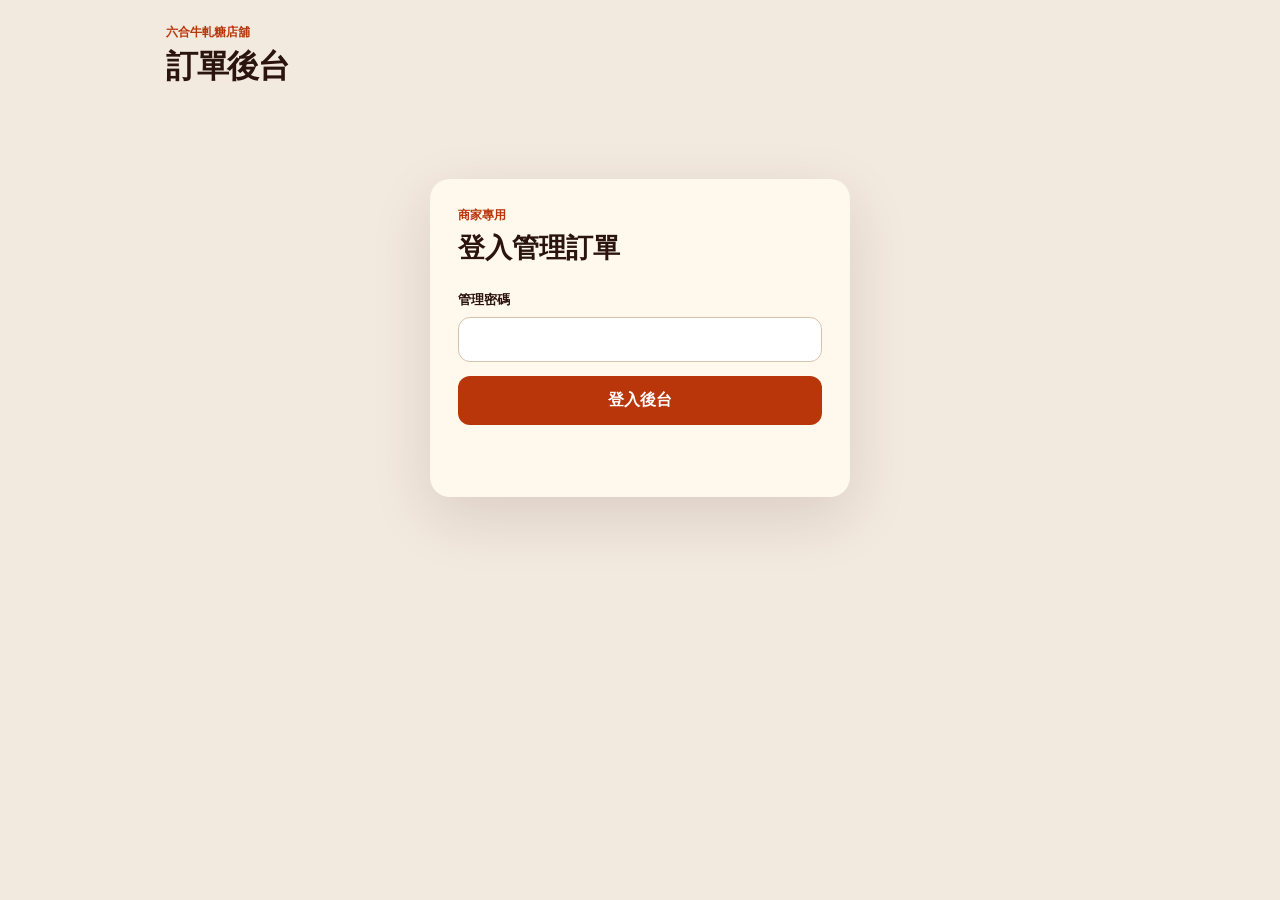
==== admin.html @ 8c7f5490 "Add files via upload" ====
<!doctype html><html lang="zh-Hant"><head><meta charset="UTF-8"><meta name="viewport" content="width=device-width,initial-scale=1,maximum-scale=1,user-scalable=no,viewport-fit=cover"><meta name="theme-color" content="#fff8ed"><title>六合牛軋糖｜訂單後台</title><link rel="stylesheet" href="./admin.css"></head><body>
<main class="admin-shell"><header class="admin-head"><div><p>六合牛軋糖店舖</p><h1>訂單後台</h1></div><button id="logoutButton" class="text-button" hidden>登出</button></header>
<section id="loginPanel" class="login-panel"><p>商家專用</p><h2>登入管理訂單</h2><form id="loginForm"><label>管理密碼<input name="pin" type="password" inputmode="numeric" autocomplete="current-password" required></label><button type="submit">登入後台</button><p id="loginError" class="error" role="alert"></p></form></section>
<section id="dashboard" hidden><div id="stats" class="stats"></div><nav class="filters" aria-label="訂單篩選"><button data-filter="waiting" data-active="true">等待出貨</button><button data-filter="shipped">已出貨</button><button data-filter="cancelled">已取消</button></nav><div class="toolbar"><p id="orderCount"></p><button id="refreshButton" class="text-button">重新整理</button></div><div id="orders" class="orders"></div></section>
</main><div id="toast" class="toast" role="status" hidden></div><script src="./config.js"></script><script type="module" src="./admin.js"></script></body></html>
---- admin.css ----
:root{--orange:#b9360b;--cream:#fff8ed;--ink:#2a140d;--muted:#805845;--line:#ead8c7;font-family:"Noto Sans TC","PingFang TC","Microsoft JhengHei",sans-serif;color:var(--ink);background:#f2e9df}*{box-sizing:border-box}body{margin:0}button,input{font:inherit;touch-action:manipulation}.admin-shell{width:min(100%,980px);min-height:100dvh;margin:auto;padding:24px 16px 80px}.admin-head{display:flex;justify-content:space-between;align-items:end;margin-bottom:24px}.admin-head p{margin:0;color:var(--orange);font-size:12px;font-weight:800}.admin-head h1{margin:4px 0 0;font-size:32px;letter-spacing:-.04em}.login-panel{max-width:420px;margin:10dvh auto 0;padding:28px;border-radius:20px;background:var(--cream);box-shadow:0 20px 60px rgba(66,34,19,.13)}.login-panel>p{margin:0;color:var(--orange);font-size:12px;font-weight:900}.login-panel h2{margin:6px 0 24px;font-size:27px}.login-panel label{font-size:13px;font-weight:800}.login-panel input{display:block;width:100%;margin:8px 0 14px;padding:14px;border:1px solid #d9c2ad;border-radius:12px;background:#fff}.login-panel button,.action-primary{width:100%;padding:14px;border:0;border-radius:12px;background:var(--orange);color:#fff;font-weight:900}.error{min-height:20px;color:#a61e16;font-size:12px}.text-button{padding:8px;border:0;background:transparent;color:var(--orange);font-weight:800}.stats{display:grid;grid-template-columns:repeat(3,1fr);gap:8px}.stat{padding:15px;border-radius:14px;background:var(--cream)}.stat span,.stat strong{display:block}.stat span{font-size:11px;color:var(--muted)}.stat strong{margin-top:5px;font-size:22px;font-variant-numeric:tabular-nums}.filters{display:grid;grid-template-columns:repeat(3,1fr);gap:7px;margin:18px 0}.filters button{min-height:44px;border:1px solid #d9c2ad;border-radius:11px;background:var(--cream);font-weight:800}.filters button[data-active="true"]{border-color:var(--orange);background:var(--orange);color:#fff}.toolbar{display:flex;justify-content:space-between;align-items:center}.toolbar p{font-size:13px;color:var(--muted)}.orders{display:grid;gap:12px}.order{padding:18px;border-radius:16px;background:var(--cream);border-left:4px solid var(--orange)}.order.shipped{border-left-color:#2e8b57}.order.cancelled{border-left-color:#a89b90;opacity:.78}.order-top{display:flex;justify-content:space-between;gap:12px}.order h2{margin:0;font-size:18px}.status{font-size:12px;font-weight:900;color:var(--orange)}.order-meta{display:flex;flex-wrap:wrap;gap:6px 16px;margin:8px 0 12px;color:var(--muted);font-size:12px}.customer{display:grid;grid-template-columns:1fr 1fr;gap:6px 14px;padding:12px 0;border-top:1px solid var(--line);border-bottom:1px solid var(--line);font-size:13px}.customer span:last-child{grid-column:1/-1}.items{margin:12px 0;font-size:14px;font-weight:800}.actions{display:grid;gap:8px}.ship-row{display:grid;grid-template-columns:1fr auto;gap:8px}.actions input{width:100%;min-width:0;padding:12px;border:1px solid #d9c2ad;border-radius:10px;background:#fff}.actions button{padding:12px 15px;border:0;border-radius:10px;font-weight:900}.ship-button{background:var(--orange);color:#fff}.cancel-row{display:grid;grid-template-columns:1fr auto;gap:8px}.cancel-button{border:1px solid #c9b4a2!important;background:transparent;color:#7d2a1d}.tracking{padding:12px;border-radius:10px;background:#f3eadf;font-size:13px}.tracking strong{font-variant-numeric:tabular-nums}.empty{padding:54px 20px;text-align:center;color:var(--muted)}.toast{position:fixed;left:50%;bottom:24px;transform:translateX(-50%);width:min(calc(100% - 32px),430px);padding:14px;border-radius:12px;background:#2a140d;color:#fff;text-align:center;font-size:13px}.toast.error-toast{background:#9d2215}@media(max-width:560px){.admin-shell{padding-top:calc(18px + env(safe-area-inset-top))}.stats{grid-template-columns:1fr 1fr}.stat:last-child{grid-column:1/-1}.customer{grid-template-columns:1fr}.customer span:last-child{grid-column:auto}.ship-row,.cancel-row{grid-template-columns:1fr}.actions button{width:100%}}[hidden]{display:none!important}
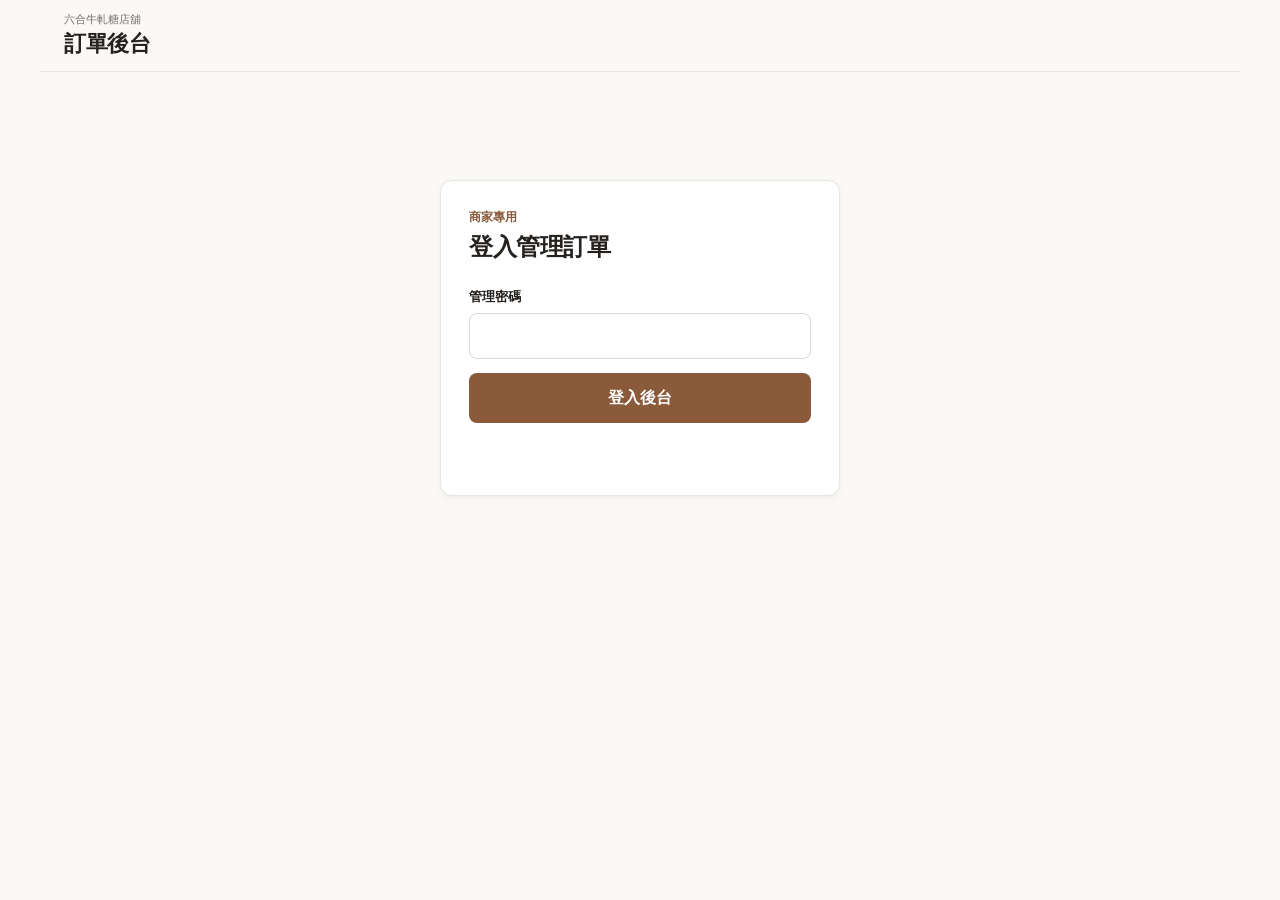
==== commit af7496e2: "Add files via upload" ====
--- a/admin.html
+++ b/admin.html
@@ -1,5 +1,44 @@
-<!doctype html><html lang="zh-Hant"><head><meta charset="UTF-8"><meta name="viewport" content="width=device-width,initial-scale=1,maximum-scale=1,user-scalable=no,viewport-fit=cover"><meta name="theme-color" content="#fff8ed"><title>六合牛軋糖｜訂單後台</title><link rel="stylesheet" href="./admin.css"></head><body>
-<main class="admin-shell"><header class="admin-head"><div><p>六合牛軋糖店舖</p><h1>訂單後台</h1></div><button id="logoutButton" class="text-button" hidden>登出</button></header>
-<section id="loginPanel" class="login-panel"><p>商家專用</p><h2>登入管理訂單</h2><form id="loginForm"><label>管理密碼<input name="pin" type="password" inputmode="numeric" autocomplete="current-password" required></label><button type="submit">登入後台</button><p id="loginError" class="error" role="alert"></p></form></section>
-<section id="dashboard" hidden><div id="stats" class="stats"></div><nav class="filters" aria-label="訂單篩選"><button data-filter="waiting" data-active="true">等待出貨</button><button data-filter="shipped">已出貨</button><button data-filter="cancelled">已取消</button></nav><div class="toolbar"><p id="orderCount"></p><button id="refreshButton" class="text-button">重新整理</button></div><div id="orders" class="orders"></div></section>
-</main><div id="toast" class="toast" role="status" hidden></div><script src="./config.js"></script><script type="module" src="./admin.js"></script></body></html>
+<!doctype html>
+<html lang="zh-Hant">
+<head>
+  <meta charset="UTF-8">
+  <meta name="viewport" content="width=device-width,initial-scale=1,maximum-scale=1,user-scalable=no,viewport-fit=cover">
+  <meta name="theme-color" content="#fff8ed">
+  <title>六合牛軋糖｜訂單後台</title>
+  <link rel="stylesheet" href="./admin.css">
+  <link rel="stylesheet" href="./admin-password.css"><link rel="stylesheet" href="./admin-v2.css">
+</head>
+<body>
+  <main class="admin-shell">
+    <header class="admin-head">
+      <div><p>六合牛軋糖店舖</p><h1>訂單後台</h1></div>
+      <div class="admin-head-actions">
+        <button id="passwordButton" class="text-button" hidden>修改密碼</button>
+        <button id="logoutButton" class="text-button" hidden>登出</button>
+      </div>
+    </header>
+    <section id="loginPanel" class="login-panel">
+      <p>商家專用</p><h2>登入管理訂單</h2>
+      <form id="loginForm"><label>管理密碼<input name="pin" type="password" inputmode="numeric" autocomplete="current-password" required></label><button type="submit">登入後台</button><p id="loginError" class="error" role="alert"></p></form>
+    </section>
+    <section id="dashboard" hidden>
+      <div id="stats" class="stats"></div>
+      <nav class="filters" aria-label="訂單篩選"><button data-filter="waiting" data-active="true">等待出貨</button><button data-filter="shipped">已出貨</button><button data-filter="cancelled">已取消</button></nav>
+      <div class="toolbar"><p id="orderCount"></p><button id="refreshButton" class="text-button">重新整理</button></div>
+      <div id="orders" class="orders"></div>
+    </section>
+  </main>
+  <div id="toast" class="toast" role="status" hidden></div>
+  <dialog id="passwordDialog" class="password-dialog">
+    <form id="passwordForm" method="dialog">
+      <div class="password-head"><div><p>帳號安全</p><h2>修改後台密碼</h2></div><button class="dialog-close" type="button" id="passwordClose" aria-label="關閉">×</button></div>
+      <label>目前密碼<input name="currentPin" type="password" inputmode="numeric" autocomplete="current-password" required></label>
+      <label>新密碼<input name="newPin" type="password" inputmode="numeric" autocomplete="new-password" minlength="4" maxlength="12" pattern="[0-9]{4,12}" required><small>請輸入 4 到 12 位數字</small></label>
+      <label>再次輸入新密碼<input name="confirmPin" type="password" inputmode="numeric" autocomplete="new-password" minlength="4" maxlength="12" pattern="[0-9]{4,12}" required></label>
+      <p id="passwordError" class="error" role="alert"></p>
+      <button class="password-submit" type="submit">確認修改密碼</button>
+    </form>
+  </dialog>
+  <script src="./config.js"></script><script type="module" src="./admin.js"></script>
+</body>
+</html>
--- a/admin-password.css
+++ b/admin-password.css
@@ -0,0 +1,2 @@
+.admin-head-actions{display:flex;align-items:center;gap:4px}.password-dialog{width:min(calc(100% - 28px),430px);padding:0;border:0;border-radius:20px;background:#fff8ed;color:#2a140d;box-shadow:0 24px 80px rgba(45,20,10,.28)}.password-dialog::backdrop{background:rgba(36,19,13,.58);backdrop-filter:blur(3px)}.password-dialog form{padding:24px}.password-head{display:flex;justify-content:space-between;align-items:flex-start;margin-bottom:20px}.password-head p{margin:0;color:#b9360b;font-size:12px;font-weight:900}.password-head h2{margin:4px 0 0;font-size:25px}.dialog-close{width:42px;height:42px;border:0;border-radius:50%;background:#f2e5d9;color:#2a140d;font-size:28px}.password-dialog label{display:block;margin:13px 0;font-size:13px;font-weight:800}.password-dialog input{display:block;width:100%;margin-top:7px;padding:14px;border:1px solid #d9c2ad;border-radius:12px;background:#fff}.password-dialog small{display:block;margin-top:6px;color:#805845;font-weight:500}.password-submit{width:100%;padding:14px;border:0;border-radius:12px;background:#b9360b;color:#fff;font-weight:900}
+.is-loading{display:flex!important;align-items:center!important;justify-content:center!important;gap:10px!important;cursor:wait!important;opacity:.82}.is-loading::before{content:"";width:17px;height:17px;flex:0 0 17px;border:3px solid rgba(255,255,255,.45);border-top-color:#fff;border-radius:50%;animation:admin-spin .7s linear infinite}@keyframes admin-spin{to{transform:rotate(360deg)}}button:disabled{cursor:not-allowed}.login-panel button:active,.password-submit:active{transform:scale(.985)}.tracking-edit{margin-top:8px}.tracking-edit small{display:block;color:#805845;font-size:11px;line-height:1.5}.tracking-edit-input{font-variant-numeric:tabular-nums}
--- a/admin-v2.css
+++ b/admin-v2.css
@@ -0,0 +1 @@
+:root{--bg:#faf9f7;--surface:#fff;--text:#24211e;--text-secondary:#77716b;--border:#e9e5df;--primary:#8a5a3b;--primary-hover:#74492f;--accent-soft:#f2e8de;--success:#3f7754;--warning:#b87925;--danger:#b84a44}body{background:var(--bg);color:var(--text)}.admin-shell{width:min(100%,1200px);padding:0 16px 64px}.admin-head{min-height:72px;margin:0 -16px 32px;padding:12px 16px;border-bottom:1px solid var(--border);align-items:center}.admin-head p{color:var(--text-secondary);font-size:11px;font-weight:500}.admin-head h1{margin-top:2px;font-size:22px;letter-spacing:-.02em}.admin-head-actions{gap:2px}.text-button{min-height:44px;padding:0 10px;border-radius:6px;color:var(--primary);font-size:13px;font-weight:600}.text-button:hover{background:var(--accent-soft)}.login-panel{max-width:400px;margin:12vh auto 0;padding:28px;border:1px solid var(--border);border-radius:12px;background:var(--surface);box-shadow:0 1px 3px rgba(45,34,27,.04),0 4px 12px rgba(45,34,27,.03)}.login-panel>p{color:var(--primary);font-weight:600}.login-panel h2{margin:5px 0 24px;font-size:24px;letter-spacing:-.02em}.login-panel label{font-size:13px;font-weight:600}.login-panel input{height:46px;margin:7px 0 14px;padding:0 12px;border-color:#ddd8d2;border-radius:8px}.login-panel input:focus,.actions input:focus,.password-dialog input:focus{outline:0;border-color:var(--primary);box-shadow:0 0 0 3px rgba(138,90,59,.09)}.login-panel button,.action-primary{min-height:50px;border-radius:8px;background:var(--primary);font-weight:600}.stats{grid-template-columns:repeat(3,1fr);gap:12px}.stat{padding:16px;border:1px solid var(--border);border-radius:10px;background:var(--surface)}.stat span{color:var(--text-secondary);font-size:12px}.stat strong{font-size:24px;font-weight:600}.filters{display:flex;gap:4px;margin:24px 0 16px;padding-bottom:8px;border-bottom:1px solid var(--border);overflow-x:auto}.filters button{flex:0 0 auto;min-height:42px;padding:0 16px;border:0;border-radius:6px;background:transparent;color:var(--text-secondary);font-size:14px;font-weight:600}.filters button[data-active="true"]{background:var(--accent-soft);color:var(--primary)}.toolbar{min-height:44px}.toolbar p{color:var(--text-secondary)}.orders{gap:12px}.order{padding:0;border:1px solid var(--border);border-left:3px solid var(--warning);border-radius:10px;background:var(--surface);overflow:hidden}.order.shipped{border-left-color:var(--success)}.order.cancelled{border-left-color:#9b938d;opacity:.72}.order-top{align-items:center;padding:16px 16px 0}.order h2{font-size:17px;font-variant-numeric:tabular-nums}.status{padding:5px 8px;border-radius:999px;background:#faf0df;color:#8a5b1e;font-size:11px;font-weight:600}.shipped .status{background:#edf4ef;color:var(--success)}.cancelled .status{background:#efedeb;color:#6f6862}.order-meta{margin:8px 16px 0;padding-bottom:14px;border-bottom:1px solid var(--border);color:var(--text-secondary)}.order-meta strong{margin-left:auto;color:var(--text);font-weight:600}.customer{grid-template-columns:1fr;padding:14px 16px;border:0;font-size:13px}.customer span{color:var(--text-secondary)}.customer a{color:var(--primary);font-weight:600}.items{margin:0;padding:14px 16px;border-top:1px solid var(--border);font-weight:600}.order>p:not(.items){margin:0;padding:0 16px 12px;color:var(--text-secondary);font-size:13px}.actions{padding:14px 16px 16px;border-top:1px solid var(--border)}.actions input{min-height:46px;padding:0 12px;border-color:#ddd8d2;border-radius:8px}.actions button{min-height:46px;border-radius:8px;font-weight:600}.ship-button{background:var(--primary)}.ship-button:hover{background:var(--primary-hover)}.cancel-button{border-color:var(--border)!important;color:var(--danger)}.tracking{margin:14px 16px 0;padding:12px;border-radius:8px;background:#f5f2ee}.empty{border:1px solid var(--border);border-radius:10px;background:#fff}.toast{border-radius:8px;background:var(--text)}.password-dialog{border-radius:12px;background:var(--surface)}.password-dialog form{padding:24px}.password-head h2{font-size:23px}.dialog-close{border-radius:6px;background:#f4f1ed}.password-dialog input{height:46px;border-radius:8px}.password-submit{min-height:50px;border-radius:8px;background:var(--primary);font-weight:600}@media(min-width:700px){.admin-shell{padding-left:24px;padding-right:24px}.admin-head{margin-left:-24px;margin-right:-24px;padding-left:24px;padding-right:24px}.customer{grid-template-columns:1fr 1fr}.customer span:last-child{grid-column:1/-1}.orders{grid-template-columns:repeat(2,minmax(0,1fr));align-items:start}}@media(max-width:560px){.admin-shell{padding-top:0}.admin-head{margin-bottom:24px}.admin-head h1{font-size:20px}.stats{grid-template-columns:repeat(3,1fr);gap:6px}.stat{padding:12px 10px}.stat span{font-size:10px}.stat strong{font-size:20px}.ship-row,.cancel-row{grid-template-columns:1fr}.order-meta strong{width:100%;margin-left:0}.password-dialog{width:calc(100% - 24px)}}
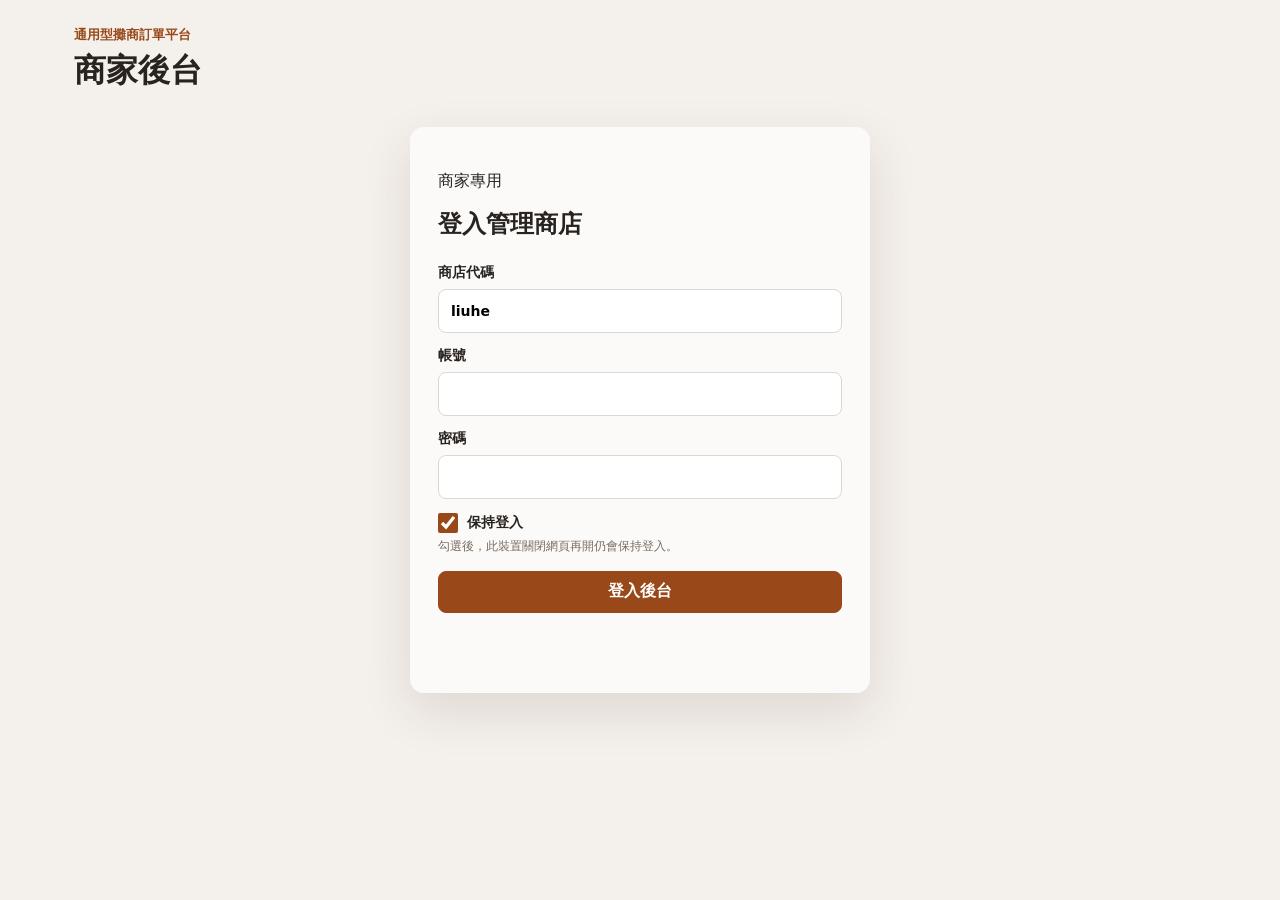
==== commit 4f0c6e4e: "Add files via upload" ====
--- a/admin.html
+++ b/admin.html
@@ -1,44 +1 @@
-<!doctype html>
-<html lang="zh-Hant">
-<head>
-  <meta charset="UTF-8">
-  <meta name="viewport" content="width=device-width,initial-scale=1,maximum-scale=1,user-scalable=no,viewport-fit=cover">
-  <meta name="theme-color" content="#fff8ed">
-  <title>六合牛軋糖｜訂單後台</title>
-  <link rel="stylesheet" href="./admin.css">
-  <link rel="stylesheet" href="./admin-password.css"><link rel="stylesheet" href="./admin-v2.css">
-</head>
-<body>
-  <main class="admin-shell">
-    <header class="admin-head">
-      <div><p>六合牛軋糖店舖</p><h1>訂單後台</h1></div>
-      <div class="admin-head-actions">
-        <button id="passwordButton" class="text-button" hidden>修改密碼</button>
-        <button id="logoutButton" class="text-button" hidden>登出</button>
-      </div>
-    </header>
-    <section id="loginPanel" class="login-panel">
-      <p>商家專用</p><h2>登入管理訂單</h2>
-      <form id="loginForm"><label>管理密碼<input name="pin" type="password" inputmode="numeric" autocomplete="current-password" required></label><button type="submit">登入後台</button><p id="loginError" class="error" role="alert"></p></form>
-    </section>
-    <section id="dashboard" hidden>
-      <div id="stats" class="stats"></div>
-      <nav class="filters" aria-label="訂單篩選"><button data-filter="waiting" data-active="true">等待出貨</button><button data-filter="shipped">已出貨</button><button data-filter="cancelled">已取消</button></nav>
-      <div class="toolbar"><p id="orderCount"></p><button id="refreshButton" class="text-button">重新整理</button></div>
-      <div id="orders" class="orders"></div>
-    </section>
-  </main>
-  <div id="toast" class="toast" role="status" hidden></div>
-  <dialog id="passwordDialog" class="password-dialog">
-    <form id="passwordForm" method="dialog">
-      <div class="password-head"><div><p>帳號安全</p><h2>修改後台密碼</h2></div><button class="dialog-close" type="button" id="passwordClose" aria-label="關閉">×</button></div>
-      <label>目前密碼<input name="currentPin" type="password" inputmode="numeric" autocomplete="current-password" required></label>
-      <label>新密碼<input name="newPin" type="password" inputmode="numeric" autocomplete="new-password" minlength="4" maxlength="12" pattern="[0-9]{4,12}" required><small>請輸入 4 到 12 位數字</small></label>
-      <label>再次輸入新密碼<input name="confirmPin" type="password" inputmode="numeric" autocomplete="new-password" minlength="4" maxlength="12" pattern="[0-9]{4,12}" required></label>
-      <p id="passwordError" class="error" role="alert"></p>
-      <button class="password-submit" type="submit">確認修改密碼</button>
-    </form>
-  </dialog>
-  <script src="./config.js"></script><script type="module" src="./admin.js"></script>
-</body>
-</html>
+<!doctype html><html lang="zh-Hant"><head><meta charset="utf-8"><meta name="viewport" content="width=device-width,initial-scale=1,viewport-fit=cover"><title>攤商訂單平台｜商家後台</title><link rel="stylesheet" href="./admin.css"></head><body><main class="shell"><header><div><small>通用型攤商訂單平台</small><h1 id="title">商家後台</h1></div><button id="logout" class="link" hidden>登出</button></header><section id="login" class="login"><form id="loginForm"><p>商家專用</p><h2>登入管理商店</h2><label>商店代碼<input name="shop" value="liuhe" required></label><label>帳號<input name="username" autocomplete="username" required></label><label>密碼<input name="password" type="password" autocomplete="current-password" required></label><label class="remember"><input name="remember" type="checkbox" checked><span>保持登入</span></label><p class="remember-note">勾選後，此裝置關閉網頁再開仍會保持登入。</p><button>登入後台</button><p id="loginError" class="error"></p></form></section><section id="app" hidden><nav><button data-tab="settings" class="active">商店設定</button><button data-tab="products">商品管理</button><button data-tab="discounts">優惠管理</button></nav><div id="settings" class="panel"></div><div id="products" class="panel" hidden></div><div id="discounts" class="panel" hidden></div></section></main><dialog id="editor"><form id="editorForm"><header><h2 id="editorTitle"></h2><button type="button" id="editorClose">×</button></header><div id="editorFields"></div><p id="editorError" class="error"></p><button class="primary">儲存</button></form></dialog><div id="toast" hidden></div><script src="./config.js"></script><script src="./admin.js"></script></body></html>
--- a/admin.css
+++ b/admin.css
@@ -1 +1,2 @@
-:root{--orange:#b9360b;--cream:#fff8ed;--ink:#2a140d;--muted:#805845;--line:#ead8c7;font-family:"Noto Sans TC","PingFang TC","Microsoft JhengHei",sans-serif;color:var(--ink);background:#f2e9df}*{box-sizing:border-box}body{margin:0}button,input{font:inherit;touch-action:manipulation}.admin-shell{width:min(100%,980px);min-height:100dvh;margin:auto;padding:24px 16px 80px}.admin-head{display:flex;justify-content:space-between;align-items:end;margin-bottom:24px}.admin-head p{margin:0;color:var(--orange);font-size:12px;font-weight:800}.admin-head h1{margin:4px 0 0;font-size:32px;letter-spacing:-.04em}.login-panel{max-width:420px;margin:10dvh auto 0;padding:28px;border-radius:20px;background:var(--cream);box-shadow:0 20px 60px rgba(66,34,19,.13)}.login-panel>p{margin:0;color:var(--orange);font-size:12px;font-weight:900}.login-panel h2{margin:6px 0 24px;font-size:27px}.login-panel label{font-size:13px;font-weight:800}.login-panel input{display:block;width:100%;margin:8px 0 14px;padding:14px;border:1px solid #d9c2ad;border-radius:12px;background:#fff}.login-panel button,.action-primary{width:100%;padding:14px;border:0;border-radius:12px;background:var(--orange);color:#fff;font-weight:900}.error{min-height:20px;color:#a61e16;font-size:12px}.text-button{padding:8px;border:0;background:transparent;color:var(--orange);font-weight:800}.stats{display:grid;grid-template-columns:repeat(3,1fr);gap:8px}.stat{padding:15px;border-radius:14px;background:var(--cream)}.stat span,.stat strong{display:block}.stat span{font-size:11px;color:var(--muted)}.stat strong{margin-top:5px;font-size:22px;font-variant-numeric:tabular-nums}.filters{display:grid;grid-template-columns:repeat(3,1fr);gap:7px;margin:18px 0}.filters button{min-height:44px;border:1px solid #d9c2ad;border-radius:11px;background:var(--cream);font-weight:800}.filters button[data-active="true"]{border-color:var(--orange);background:var(--orange);color:#fff}.toolbar{display:flex;justify-content:space-between;align-items:center}.toolbar p{font-size:13px;color:var(--muted)}.orders{display:grid;gap:12px}.order{padding:18px;border-radius:16px;background:var(--cream);border-left:4px solid var(--orange)}.order.shipped{border-left-color:#2e8b57}.order.cancelled{border-left-color:#a89b90;opacity:.78}.order-top{display:flex;justify-content:space-between;gap:12px}.order h2{margin:0;font-size:18px}.status{font-size:12px;font-weight:900;color:var(--orange)}.order-meta{display:flex;flex-wrap:wrap;gap:6px 16px;margin:8px 0 12px;color:var(--muted);font-size:12px}.customer{display:grid;grid-template-columns:1fr 1fr;gap:6px 14px;padding:12px 0;border-top:1px solid var(--line);border-bottom:1px solid var(--line);font-size:13px}.customer span:last-child{grid-column:1/-1}.items{margin:12px 0;font-size:14px;font-weight:800}.actions{display:grid;gap:8px}.ship-row{display:grid;grid-template-columns:1fr auto;gap:8px}.actions input{width:100%;min-width:0;padding:12px;border:1px solid #d9c2ad;border-radius:10px;background:#fff}.actions button{padding:12px 15px;border:0;border-radius:10px;font-weight:900}.ship-button{background:var(--orange);color:#fff}.cancel-row{display:grid;grid-template-columns:1fr auto;gap:8px}.cancel-button{border:1px solid #c9b4a2!important;background:transparent;color:#7d2a1d}.tracking{padding:12px;border-radius:10px;background:#f3eadf;font-size:13px}.tracking strong{font-variant-numeric:tabular-nums}.empty{padding:54px 20px;text-align:center;color:var(--muted)}.toast{position:fixed;left:50%;bottom:24px;transform:translateX(-50%);width:min(calc(100% - 32px),430px);padding:14px;border-radius:12px;background:#2a140d;color:#fff;text-align:center;font-size:13px}.toast.error-toast{background:#9d2215}@media(max-width:560px){.admin-shell{padding-top:calc(18px + env(safe-area-inset-top))}.stats{grid-template-columns:1fr 1fr}.stat:last-child{grid-column:1/-1}.customer{grid-template-columns:1fr}.customer span:last-child{grid-column:auto}.ship-row,.cancel-row{grid-template-columns:1fr}.actions button{width:100%}}[hidden]{display:none!important}
+:root{--ink:#29231f;--muted:#796c63;--line:#ded7d1;--paper:#fbfaf8;--accent:#994919;--soft:#f2ebe5;box-sizing:border-box;font-family:system-ui,-apple-system,"Noto Sans TC",sans-serif}*{box-sizing:inherit}body{margin:0;background:#f4f0eb;color:var(--ink)}button,input,textarea,select{font:inherit}.shell{width:min(1180px,100%);margin:auto;padding:24px}header{display:flex;align-items:center;justify-content:space-between;gap:16px}header small{color:var(--accent);font-weight:700}h1{margin:5px 0 24px;font-size:32px}.login{display:grid;place-items:center;min-height:65vh}.login form,dialog form{width:min(100%,460px);padding:28px;background:var(--paper);border-radius:14px;box-shadow:0 18px 50px rgba(68,45,32,.12)}h2{margin:4px 0 24px}label{display:block;margin:14px 0;font-size:14px;font-weight:700}input,textarea,select{width:100%;min-height:44px;margin-top:7px;padding:10px 12px;border:1px solid var(--line);border-radius:8px;background:#fff}textarea{min-height:90px;resize:vertical}button{min-height:42px;padding:9px 16px;border:1px solid var(--line);border-radius:8px;background:#fff;font-weight:700;cursor:pointer}.primary,.login form>button{width:100%;border-color:var(--accent);background:var(--accent);color:#fff}.link{border:0;background:transparent;color:var(--accent)}nav{display:flex;gap:4px;padding-bottom:18px;border-bottom:1px solid var(--line)}nav button{border:0;background:transparent;color:var(--muted)}nav .active{background:var(--accent);color:#fff}.panel{padding:28px 0}.section-head{display:flex;align-items:end;justify-content:space-between;gap:16px;margin-bottom:18px}.section-head h2{margin:0}.section-head p{margin:6px 0 0;color:var(--muted)}.card{padding:20px;margin-bottom:12px;border:1px solid var(--line);border-radius:12px;background:var(--paper)}.grid{display:grid;grid-template-columns:repeat(2,minmax(0,1fr));gap:0 16px}.switch{display:flex;align-items:center;gap:9px}.switch input{width:20px;min-height:auto;margin:0}.actions{display:flex;gap:8px;margin-top:16px}.actions button{flex:1}.danger{color:#a22f2f}.product{display:grid;grid-template-columns:76px 1fr auto;align-items:center;gap:16px}.product img{width:76px;height:76px;object-fit:cover;border-radius:8px;background:var(--soft)}.product h3{margin:0 0 5px}.product p{margin:3px 0;color:var(--muted)}.badge{padding:4px 7px;background:var(--soft);font-size:12px}.error{min-height:20px;color:#a22f2f}dialog{width:min(94vw,560px);padding:0;border:0;border-radius:14px;background:transparent}dialog::backdrop{background:rgba(34,28,24,.5)}dialog form{width:100%;max-height:90vh;overflow:auto}dialog header h2{margin:0}#toast{position:fixed;left:50%;bottom:28px;transform:translateX(-50%);padding:12px 18px;border-radius:8px;background:#29231f;color:#fff}@media(max-width:640px){.shell{padding:18px 14px}.grid{grid-template-columns:1fr}.product{grid-template-columns:58px 1fr}.product img{width:58px;height:58px}.product>.actions{grid-column:1/-1;margin:0}.section-head{align-items:start;flex-direction:column}.section-head button{width:100%}nav{overflow:auto}nav button{white-space:nowrap}}
+.remember{display:flex;align-items:center;gap:9px;margin:12px 0 4px;font-weight:600}.remember input{width:20px;min-height:20px;margin:0;accent-color:var(--accent)}.remember-note{margin:0 0 16px;color:var(--muted);font-size:12px;line-height:1.5}
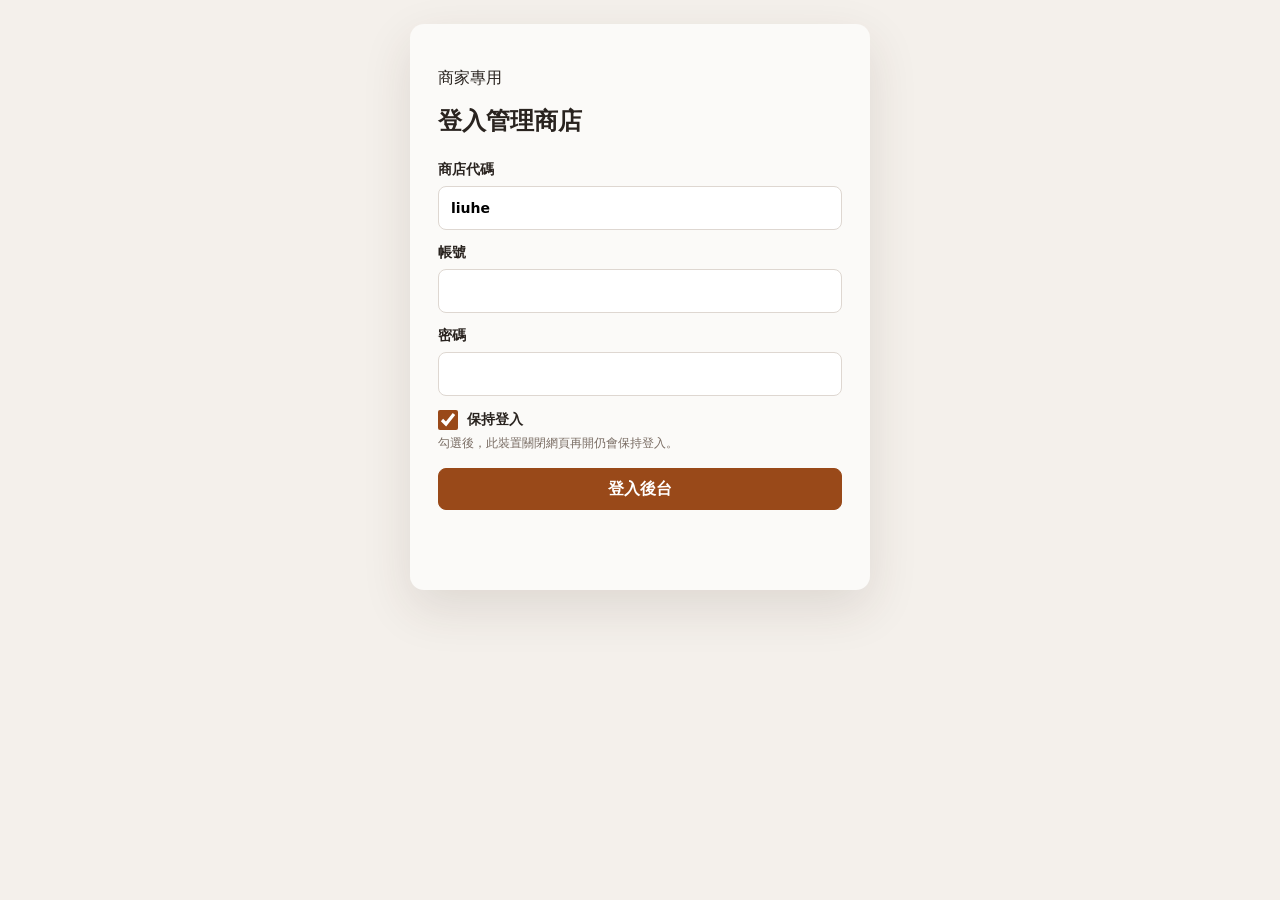
==== commit 5855ec78: "Add files via upload" ====
--- a/admin.html
+++ b/admin.html
@@ -1 +1 @@
-<!doctype html><html lang="zh-Hant"><head><meta charset="utf-8"><meta name="viewport" content="width=device-width,initial-scale=1,viewport-fit=cover"><title>攤商訂單平台｜商家後台</title><link rel="stylesheet" href="./admin.css"></head><body><main class="shell"><header><div><small>通用型攤商訂單平台</small><h1 id="title">商家後台</h1></div><button id="logout" class="link" hidden>登出</button></header><section id="login" class="login"><form id="loginForm"><p>商家專用</p><h2>登入管理商店</h2><label>商店代碼<input name="shop" value="liuhe" required></label><label>帳號<input name="username" autocomplete="username" required></label><label>密碼<input name="password" type="password" autocomplete="current-password" required></label><label class="remember"><input name="remember" type="checkbox" checked><span>保持登入</span></label><p class="remember-note">勾選後，此裝置關閉網頁再開仍會保持登入。</p><button>登入後台</button><p id="loginError" class="error"></p></form></section><section id="app" hidden><nav><button data-tab="settings" class="active">商店設定</button><button data-tab="products">商品管理</button><button data-tab="discounts">優惠管理</button></nav><div id="settings" class="panel"></div><div id="products" class="panel" hidden></div><div id="discounts" class="panel" hidden></div></section></main><dialog id="editor"><form id="editorForm"><header><h2 id="editorTitle"></h2><button type="button" id="editorClose">×</button></header><div id="editorFields"></div><p id="editorError" class="error"></p><button class="primary">儲存</button></form></dialog><div id="toast" hidden></div><script src="./config.js"></script><script src="./admin.js"></script></body></html>
+<!doctype html><html lang="zh-Hant"><head><meta charset="utf-8"><meta name="viewport" content="width=device-width,initial-scale=1,viewport-fit=cover"><title>攤商訂單平台｜商家後台</title><link rel="stylesheet" href="./admin.css"></head><body><main class="shell"><header id="adminHeader"><div><small>通用型攤商訂單平台</small><h1 id="title">商家後台</h1></div><button id="logout" class="link" hidden>登出</button></header><section id="login" class="login"><form id="loginForm"><p>商家專用</p><h2>登入管理商店</h2><label>商店代碼<input name="shop" value="liuhe" required></label><label>帳號<input name="username" autocomplete="username" required></label><label>密碼<input name="password" type="password" autocomplete="current-password" required></label><label class="remember"><input name="remember" type="checkbox" checked><span>保持登入</span></label><p class="remember-note">勾選後，此裝置關閉網頁再開仍會保持登入。</p><button>登入後台</button><p id="loginError" class="error"></p></form></section><section id="app" hidden><nav><button data-tab="settings" class="active">商店設定</button><button data-tab="products">商品管理</button><button data-tab="discounts">優惠管理</button></nav><div id="settings" class="panel"></div><div id="products" class="panel" hidden></div><div id="discounts" class="panel" hidden></div></section></main><dialog id="editor"><form id="editorForm"><header><h2 id="editorTitle"></h2><button type="button" id="editorClose">×</button></header><div id="editorFields"></div><p id="editorError" class="error"></p><button class="primary">儲存</button></form></dialog><div id="toast" hidden></div><script src="./config.js"></script><script src="./admin.js"></script></body></html>
--- a/admin.css
+++ b/admin.css
@@ -1,2 +1,2 @@
-:root{--ink:#29231f;--muted:#796c63;--line:#ded7d1;--paper:#fbfaf8;--accent:#994919;--soft:#f2ebe5;box-sizing:border-box;font-family:system-ui,-apple-system,"Noto Sans TC",sans-serif}*{box-sizing:inherit}body{margin:0;background:#f4f0eb;color:var(--ink)}button,input,textarea,select{font:inherit}.shell{width:min(1180px,100%);margin:auto;padding:24px}header{display:flex;align-items:center;justify-content:space-between;gap:16px}header small{color:var(--accent);font-weight:700}h1{margin:5px 0 24px;font-size:32px}.login{display:grid;place-items:center;min-height:65vh}.login form,dialog form{width:min(100%,460px);padding:28px;background:var(--paper);border-radius:14px;box-shadow:0 18px 50px rgba(68,45,32,.12)}h2{margin:4px 0 24px}label{display:block;margin:14px 0;font-size:14px;font-weight:700}input,textarea,select{width:100%;min-height:44px;margin-top:7px;padding:10px 12px;border:1px solid var(--line);border-radius:8px;background:#fff}textarea{min-height:90px;resize:vertical}button{min-height:42px;padding:9px 16px;border:1px solid var(--line);border-radius:8px;background:#fff;font-weight:700;cursor:pointer}.primary,.login form>button{width:100%;border-color:var(--accent);background:var(--accent);color:#fff}.link{border:0;background:transparent;color:var(--accent)}nav{display:flex;gap:4px;padding-bottom:18px;border-bottom:1px solid var(--line)}nav button{border:0;background:transparent;color:var(--muted)}nav .active{background:var(--accent);color:#fff}.panel{padding:28px 0}.section-head{display:flex;align-items:end;justify-content:space-between;gap:16px;margin-bottom:18px}.section-head h2{margin:0}.section-head p{margin:6px 0 0;color:var(--muted)}.card{padding:20px;margin-bottom:12px;border:1px solid var(--line);border-radius:12px;background:var(--paper)}.grid{display:grid;grid-template-columns:repeat(2,minmax(0,1fr));gap:0 16px}.switch{display:flex;align-items:center;gap:9px}.switch input{width:20px;min-height:auto;margin:0}.actions{display:flex;gap:8px;margin-top:16px}.actions button{flex:1}.danger{color:#a22f2f}.product{display:grid;grid-template-columns:76px 1fr auto;align-items:center;gap:16px}.product img{width:76px;height:76px;object-fit:cover;border-radius:8px;background:var(--soft)}.product h3{margin:0 0 5px}.product p{margin:3px 0;color:var(--muted)}.badge{padding:4px 7px;background:var(--soft);font-size:12px}.error{min-height:20px;color:#a22f2f}dialog{width:min(94vw,560px);padding:0;border:0;border-radius:14px;background:transparent}dialog::backdrop{background:rgba(34,28,24,.5)}dialog form{width:100%;max-height:90vh;overflow:auto}dialog header h2{margin:0}#toast{position:fixed;left:50%;bottom:28px;transform:translateX(-50%);padding:12px 18px;border-radius:8px;background:#29231f;color:#fff}@media(max-width:640px){.shell{padding:18px 14px}.grid{grid-template-columns:1fr}.product{grid-template-columns:58px 1fr}.product img{width:58px;height:58px}.product>.actions{grid-column:1/-1;margin:0}.section-head{align-items:start;flex-direction:column}.section-head button{width:100%}nav{overflow:auto}nav button{white-space:nowrap}}
+[hidden]{display:none!important}body:not(.authenticated) #adminHeader{display:none}body:not(.authenticated) .shell{padding:0}.login{min-height:100dvh;padding:24px}:root{--ink:#29231f;--muted:#796c63;--line:#ded7d1;--paper:#fbfaf8;--accent:#994919;--soft:#f2ebe5;box-sizing:border-box;font-family:system-ui,-apple-system,"Noto Sans TC",sans-serif}*{box-sizing:inherit}body{margin:0;background:#f4f0eb;color:var(--ink)}button,input,textarea,select{font:inherit}.shell{width:min(1180px,100%);margin:auto;padding:24px}header{display:flex;align-items:center;justify-content:space-between;gap:16px}header small{color:var(--accent);font-weight:700}h1{margin:5px 0 24px;font-size:32px}.login{display:grid;place-items:center;min-height:65vh}.login form,dialog form{width:min(100%,460px);padding:28px;background:var(--paper);border-radius:14px;box-shadow:0 18px 50px rgba(68,45,32,.12)}h2{margin:4px 0 24px}label{display:block;margin:14px 0;font-size:14px;font-weight:700}input,textarea,select{width:100%;min-height:44px;margin-top:7px;padding:10px 12px;border:1px solid var(--line);border-radius:8px;background:#fff}textarea{min-height:90px;resize:vertical}button{min-height:42px;padding:9px 16px;border:1px solid var(--line);border-radius:8px;background:#fff;font-weight:700;cursor:pointer}.primary,.login form>button{width:100%;border-color:var(--accent);background:var(--accent);color:#fff}.link{border:0;background:transparent;color:var(--accent)}nav{display:flex;gap:4px;padding-bottom:18px;border-bottom:1px solid var(--line)}nav button{border:0;background:transparent;color:var(--muted)}nav .active{background:var(--accent);color:#fff}.panel{padding:28px 0}.section-head{display:flex;align-items:end;justify-content:space-between;gap:16px;margin-bottom:18px}.section-head h2{margin:0}.section-head p{margin:6px 0 0;color:var(--muted)}.card{padding:20px;margin-bottom:12px;border:1px solid var(--line);border-radius:12px;background:var(--paper)}.grid{display:grid;grid-template-columns:repeat(2,minmax(0,1fr));gap:0 16px}.switch{display:flex;align-items:center;gap:9px}.switch input{width:20px;min-height:auto;margin:0}.actions{display:flex;gap:8px;margin-top:16px}.actions button{flex:1}.danger{color:#a22f2f}.product{display:grid;grid-template-columns:76px 1fr auto;align-items:center;gap:16px}.product img{width:76px;height:76px;object-fit:cover;border-radius:8px;background:var(--soft)}.product h3{margin:0 0 5px}.product p{margin:3px 0;color:var(--muted)}.badge{padding:4px 7px;background:var(--soft);font-size:12px}.error{min-height:20px;color:#a22f2f}dialog{width:min(94vw,560px);padding:0;border:0;border-radius:14px;background:transparent}dialog::backdrop{background:rgba(34,28,24,.5)}dialog form{width:100%;max-height:90vh;overflow:auto}dialog header h2{margin:0}#toast{position:fixed;left:50%;bottom:28px;transform:translateX(-50%);padding:12px 18px;border-radius:8px;background:#29231f;color:#fff}@media(max-width:640px){.shell{padding:18px 14px}.grid{grid-template-columns:1fr}.product{grid-template-columns:58px 1fr}.product img{width:58px;height:58px}.product>.actions{grid-column:1/-1;margin:0}.section-head{align-items:start;flex-direction:column}.section-head button{width:100%}nav{overflow:auto}nav button{white-space:nowrap}}
 .remember{display:flex;align-items:center;gap:9px;margin:12px 0 4px;font-weight:600}.remember input{width:20px;min-height:20px;margin:0;accent-color:var(--accent)}.remember-note{margin:0 0 16px;color:var(--muted);font-size:12px;line-height:1.5}
